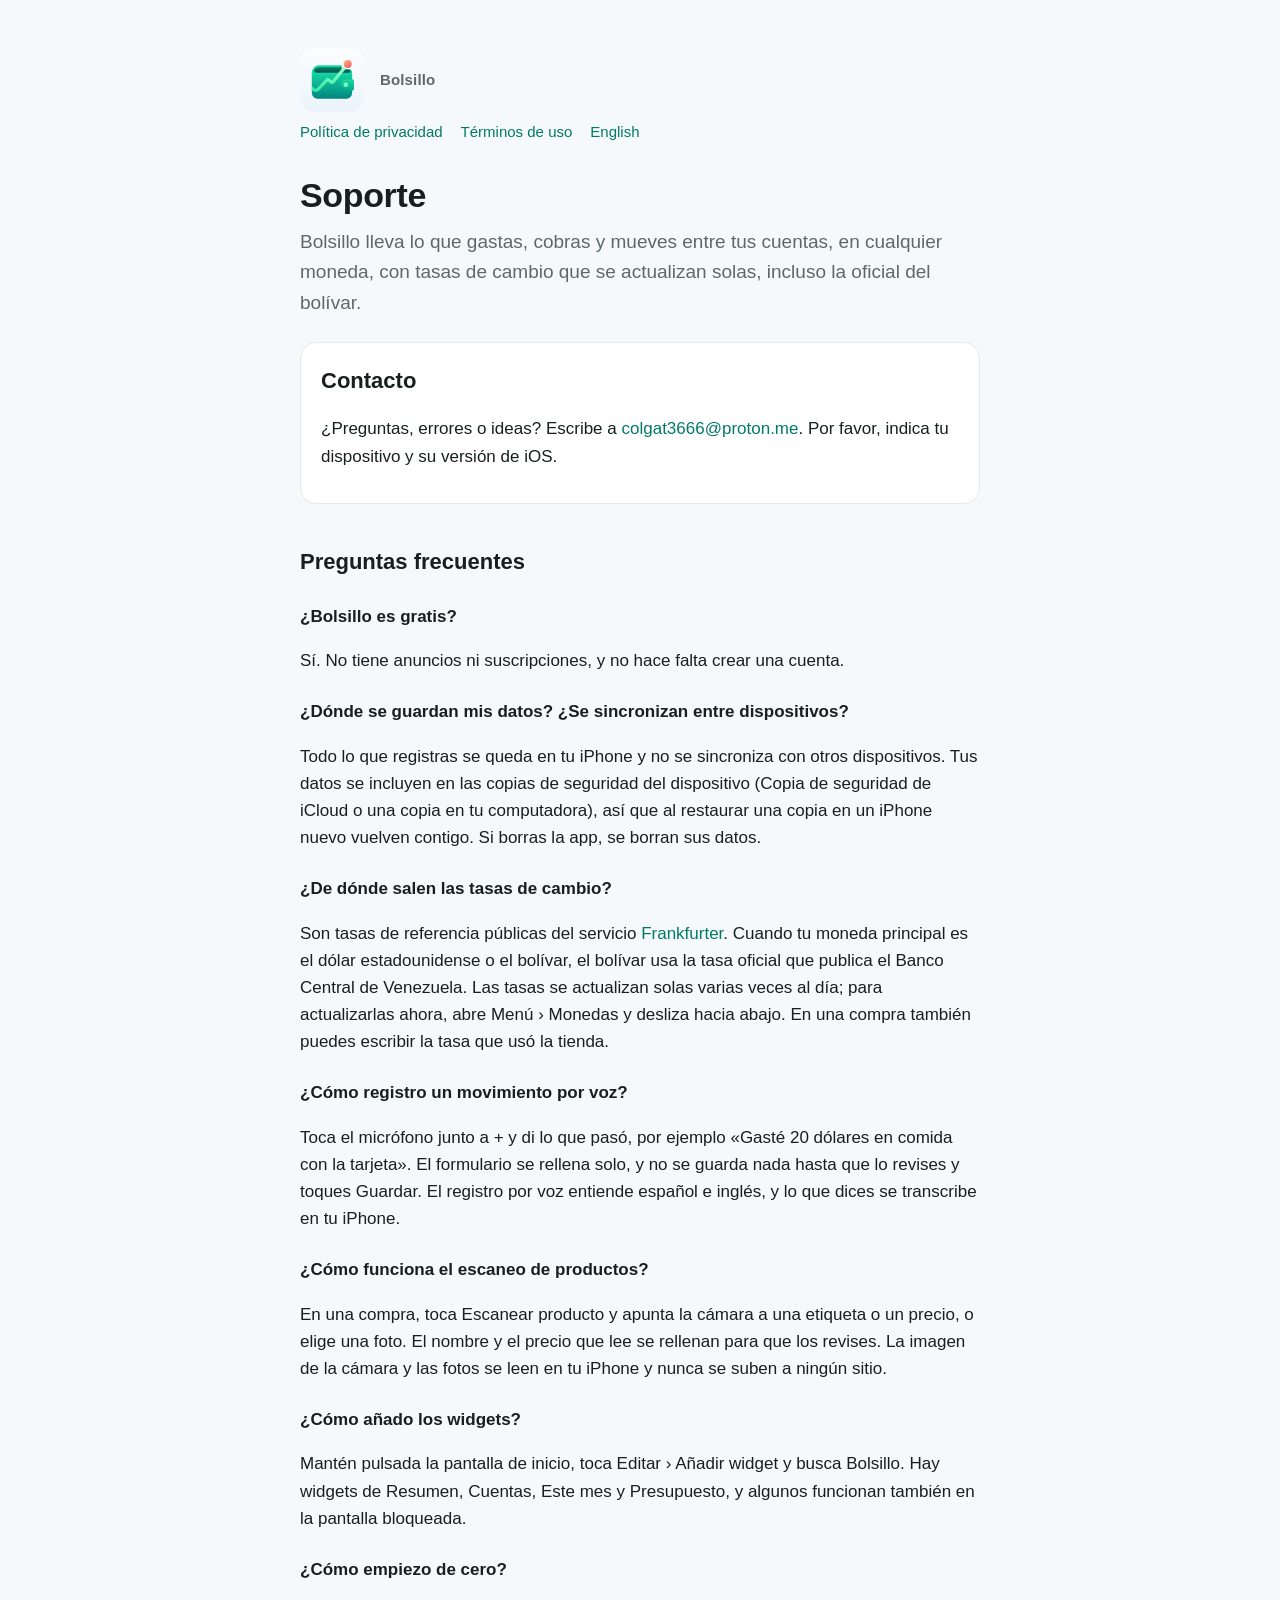
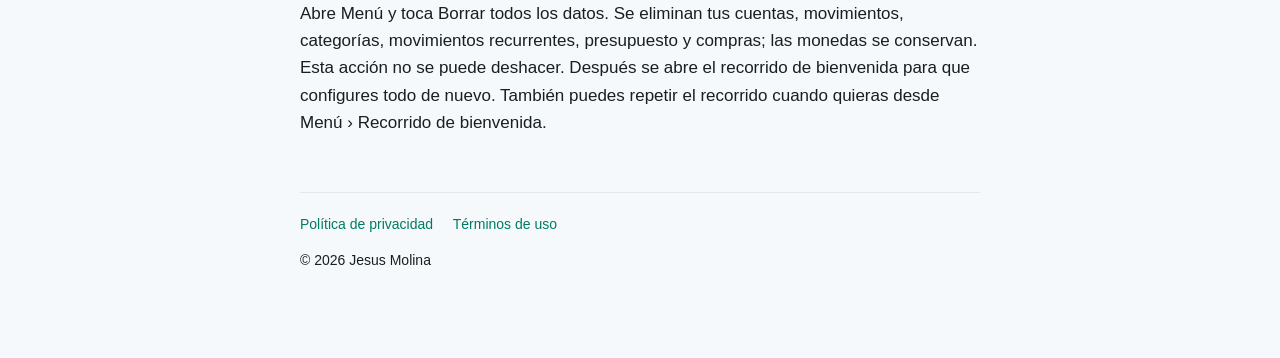
==== es/index.html @ 3f53b209 "Support page and privacy policy Co-Authored-By: Claude Opus 5.5 <noreply@anthropic.com>" ====
<!doctype html>
<html lang="es">
<head>
  <meta charset="utf-8">
  <meta name="viewport" content="width=device-width, initial-scale=1">
  <title>Soporte de Bolsillo</title>
  <meta name="description" content="Ayuda y contacto de Bolsillo, para llevar tus gastos en varias monedas en el iPhone.">
  <link rel="icon" href="../logo.svg" type="image/svg+xml">
  <link rel="alternate" hreflang="en" href="../">
  <link rel="stylesheet" href="../style.css">
</head>
<body>
<main>
  <header>
    <img src="../logo.svg" alt="">
    <span class="name">Bolsillo</span>
  </header>
  <nav>
    <a href="privacy.html">Política de privacidad</a>
    <a href="https://www.apple.com/legal/internet-services/itunes/dev/stdeula/">Términos de uso</a>
    <a href="../" hreflang="en" lang="en">English</a>
  </nav>

  <h1>Soporte</h1>
  <p class="lede">Bolsillo lleva lo que gastas, cobras y mueves entre tus cuentas, en cualquier moneda, con tasas de cambio que se actualizan solas, incluso la oficial del bolívar.</p>

  <div class="card">
    <h2>Contacto</h2>
    <p>¿Preguntas, errores o ideas? Escribe a <a href="mailto:colgat3666@proton.me">colgat3666@proton.me</a>. Por favor, indica tu dispositivo y su versión de iOS.</p>
  </div>

  <h2>Preguntas frecuentes</h2>

  <h3>¿Bolsillo es gratis?</h3>
  <p>Sí. No tiene anuncios ni suscripciones, y no hace falta crear una cuenta.</p>

  <h3>¿Dónde se guardan mis datos? ¿Se sincronizan entre dispositivos?</h3>
  <p>Todo lo que registras se queda en tu iPhone y no se sincroniza con otros dispositivos. Tus datos se incluyen en las copias de seguridad del dispositivo (Copia de seguridad de iCloud o una copia en tu computadora), así que al restaurar una copia en un iPhone nuevo vuelven contigo. Si borras la app, se borran sus datos.</p>

  <h3>¿De dónde salen las tasas de cambio?</h3>
  <p>Son tasas de referencia públicas del servicio <a href="https://frankfurter.dev">Frankfurter</a>. Cuando tu moneda principal es el dólar estadounidense o el bolívar, el bolívar usa la tasa oficial que publica el Banco Central de Venezuela. Las tasas se actualizan solas varias veces al día; para actualizarlas ahora, abre Menú › Monedas y desliza hacia abajo. En una compra también puedes escribir la tasa que usó la tienda.</p>

  <h3>¿Cómo registro un movimiento por voz?</h3>
  <p>Toca el micrófono junto a + y di lo que pasó, por ejemplo «Gasté 20 dólares en comida con la tarjeta». El formulario se rellena solo, y no se guarda nada hasta que lo revises y toques Guardar. El registro por voz entiende español e inglés, y lo que dices se transcribe en tu iPhone.</p>

  <h3>¿Cómo funciona el escaneo de productos?</h3>
  <p>En una compra, toca Escanear producto y apunta la cámara a una etiqueta o un precio, o elige una foto. El nombre y el precio que lee se rellenan para que los revises. La imagen de la cámara y las fotos se leen en tu iPhone y nunca se suben a ningún sitio.</p>

  <h3>¿Cómo añado los widgets?</h3>
  <p>Mantén pulsada la pantalla de inicio, toca Editar › Añadir widget y busca Bolsillo. Hay widgets de Resumen, Cuentas, Este mes y Presupuesto, y algunos funcionan también en la pantalla bloqueada.</p>

  <h3>¿Cómo empiezo de cero?</h3>
  <p>Abre Menú y toca Borrar todos los datos. Se eliminan tus cuentas, movimientos, categorías, movimientos recurrentes, presupuesto y compras; las monedas se conservan. Esta acción no se puede deshacer. Después se abre el recorrido de bienvenida para que configures todo de nuevo. También puedes repetir el recorrido cuando quieras desde Menú › Recorrido de bienvenida.</p>

  <footer>
    <a href="privacy.html">Política de privacidad</a>
    <a href="https://www.apple.com/legal/internet-services/itunes/dev/stdeula/">Términos de uso</a>
    <p>© 2026 Jesus Molina</p>
  </footer>
</main>
</body>
</html>
---- style.css ----
:root {
  --bg: #f6f9fb;
  --surface: #ffffff;
  --text: #17201f;
  --muted: #5d6968;
  --line: #e1eaec;
  --accent: #017a66;
  color-scheme: light dark;
}
@media (prefers-color-scheme: dark) {
  :root {
    --bg: #0e1416;
    --surface: #172022;
    --text: #edf3f2;
    --muted: #9aa8a7;
    --line: #263234;
    --accent: #3fe0ac;
  }
}
* { box-sizing: border-box; }
html { -webkit-text-size-adjust: 100%; }
body {
  margin: 0;
  background: var(--bg);
  color: var(--text);
  font: 17px/1.6 -apple-system, BlinkMacSystemFont, "SF Pro Text", "Helvetica Neue", Arial, sans-serif;
}
main { max-width: 720px; margin: 0 auto; padding: 48px 20px 72px; }
header { display: flex; align-items: center; gap: 16px; margin-bottom: 8px; }
header img { width: 64px; height: 64px; border-radius: 14px; }
header .name { font-size: 15px; font-weight: 600; color: var(--muted); letter-spacing: .01em; }
nav { display: flex; flex-wrap: wrap; gap: 6px 18px; font-size: 15px; margin: 4px 0 32px; }
h1 { font-size: 34px; line-height: 1.15; margin: 0; letter-spacing: -.01em; }
h2 { font-size: 22px; margin: 40px 0 8px; }
h3 { font-size: 17px; margin: 24px 0 4px; }
p, li { color: var(--text); }
.lede { font-size: 19px; color: var(--muted); margin: 12px 0 0; }
.updated { font-size: 14px; color: var(--muted); }
a { color: var(--accent); text-decoration: none; }
a:hover { text-decoration: underline; }
.card {
  background: var(--surface);
  border: 1px solid var(--line);
  border-radius: 16px;
  padding: 4px 20px 16px;
  margin-top: 24px;
}
ul { padding-left: 22px; }
footer { margin-top: 56px; padding-top: 20px; border-top: 1px solid var(--line); font-size: 14px; color: var(--muted); }
footer a { margin-right: 16px; }
.card > h2:first-child { margin-top: 16px; }
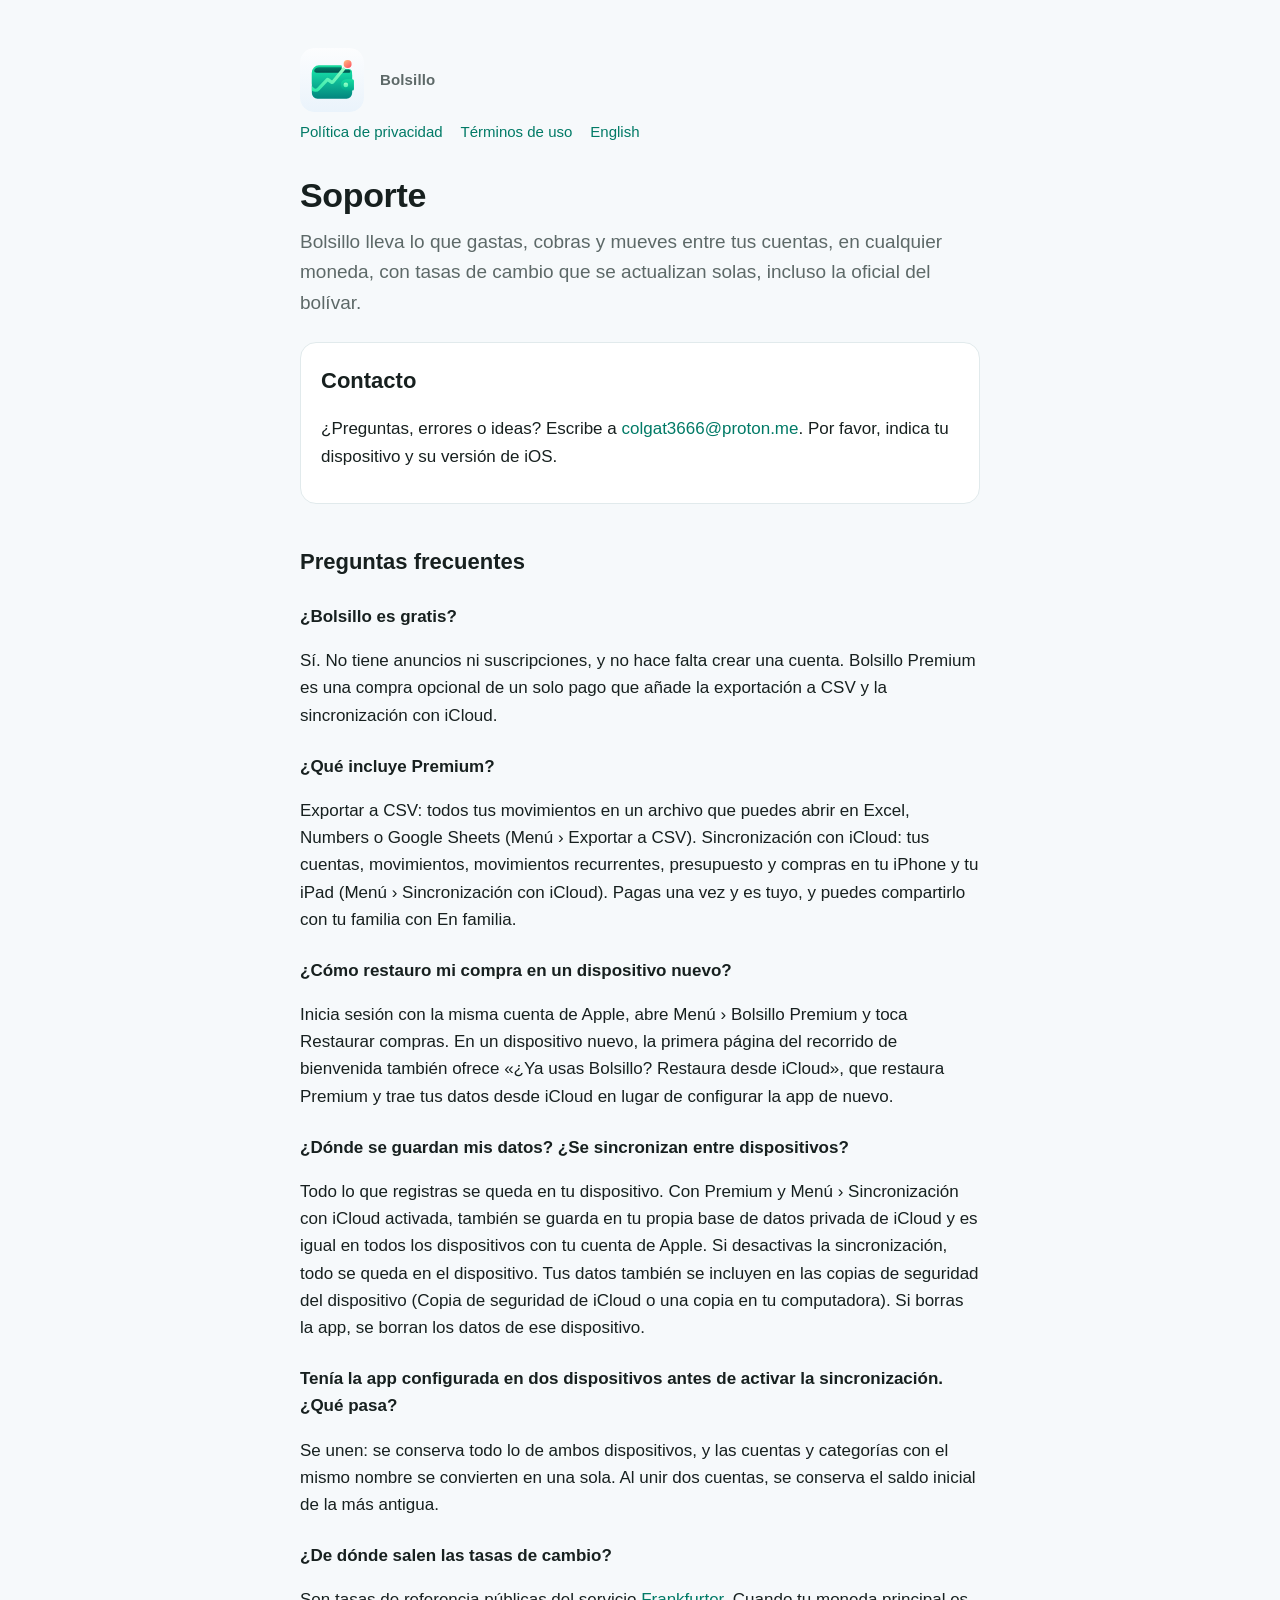
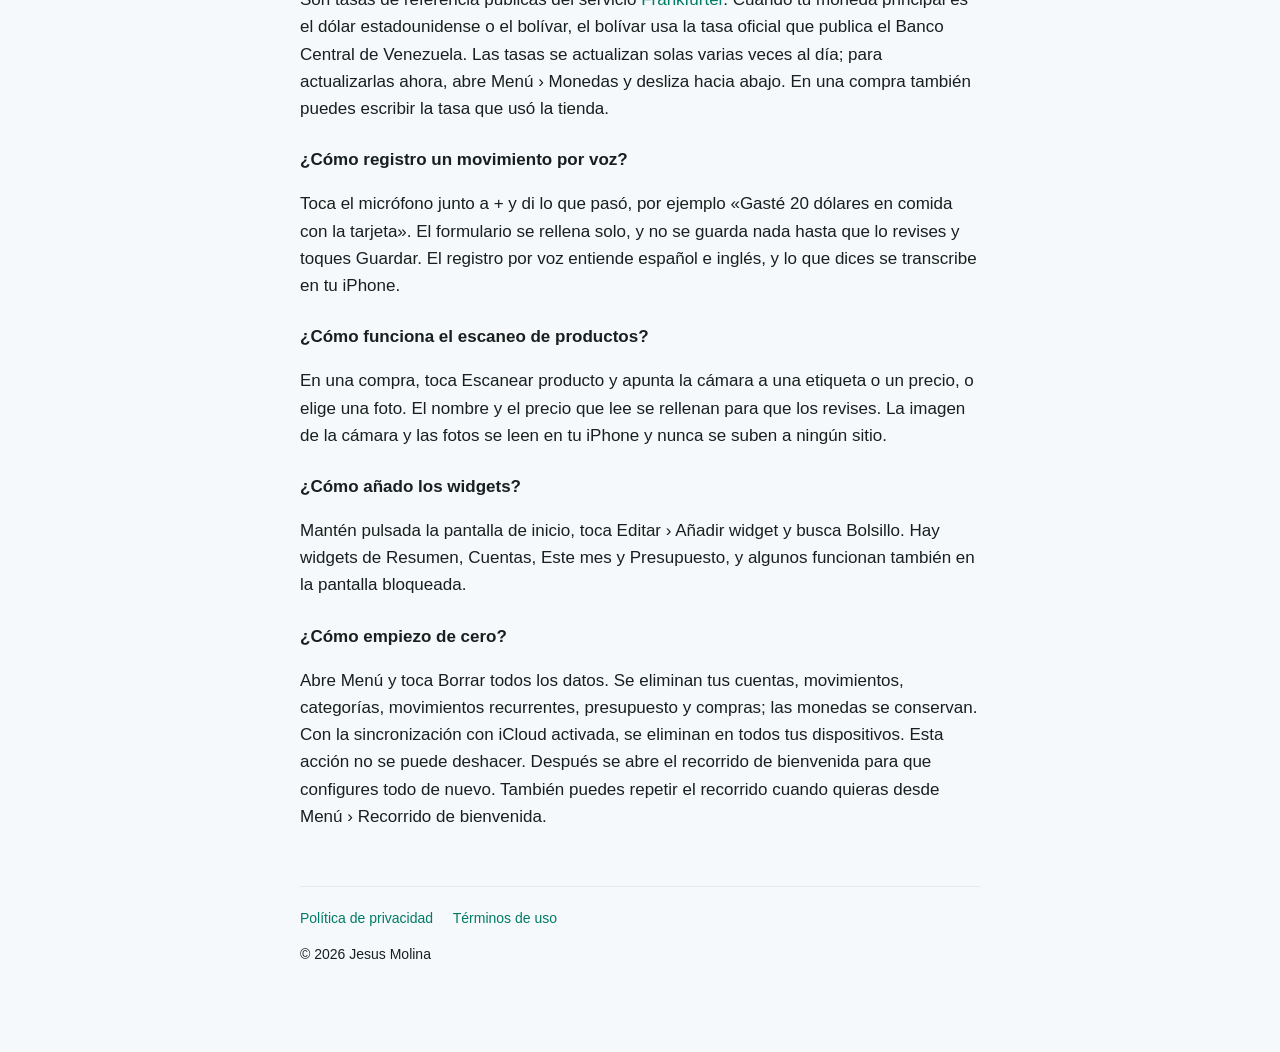
==== commit ef89ffb1: "Premium, iCloud sync and CSV export Co-Authored-By: Claude Opus 5.5 <noreply@anthropic.com>" ====
--- a/es/index.html
+++ b/es/index.html
@@ -4,7 +4,7 @@
   <meta charset="utf-8">
   <meta name="viewport" content="width=device-width, initial-scale=1">
   <title>Soporte de Bolsillo</title>
-  <meta name="description" content="Ayuda y contacto de Bolsillo, para llevar tus gastos en varias monedas en el iPhone.">
+  <meta name="description" content="Ayuda y contacto de Bolsillo, para llevar tus gastos en varias monedas en el iPhone y el iPad.">
   <link rel="icon" href="../logo.svg" type="image/svg+xml">
   <link rel="alternate" hreflang="en" href="../">
   <link rel="stylesheet" href="../style.css">
@@ -32,10 +32,19 @@
   <h2>Preguntas frecuentes</h2>
 
   <h3>¿Bolsillo es gratis?</h3>
-  <p>Sí. No tiene anuncios ni suscripciones, y no hace falta crear una cuenta.</p>
+  <p>Sí. No tiene anuncios ni suscripciones, y no hace falta crear una cuenta. Bolsillo Premium es una compra opcional de un solo pago que añade la exportación a CSV y la sincronización con iCloud.</p>
+
+  <h3>¿Qué incluye Premium?</h3>
+  <p>Exportar a CSV: todos tus movimientos en un archivo que puedes abrir en Excel, Numbers o Google Sheets (Menú › Exportar a CSV). Sincronización con iCloud: tus cuentas, movimientos, movimientos recurrentes, presupuesto y compras en tu iPhone y tu iPad (Menú › Sincronización con iCloud). Pagas una vez y es tuyo, y puedes compartirlo con tu familia con En familia.</p>
+
+  <h3>¿Cómo restauro mi compra en un dispositivo nuevo?</h3>
+  <p>Inicia sesión con la misma cuenta de Apple, abre Menú › Bolsillo Premium y toca Restaurar compras. En un dispositivo nuevo, la primera página del recorrido de bienvenida también ofrece «¿Ya usas Bolsillo? Restaura desde iCloud», que restaura Premium y trae tus datos desde iCloud en lugar de configurar la app de nuevo.</p>
 
   <h3>¿Dónde se guardan mis datos? ¿Se sincronizan entre dispositivos?</h3>
-  <p>Todo lo que registras se queda en tu iPhone y no se sincroniza con otros dispositivos. Tus datos se incluyen en las copias de seguridad del dispositivo (Copia de seguridad de iCloud o una copia en tu computadora), así que al restaurar una copia en un iPhone nuevo vuelven contigo. Si borras la app, se borran sus datos.</p>
+  <p>Todo lo que registras se queda en tu dispositivo. Con Premium y Menú › Sincronización con iCloud activada, también se guarda en tu propia base de datos privada de iCloud y es igual en todos los dispositivos con tu cuenta de Apple. Si desactivas la sincronización, todo se queda en el dispositivo. Tus datos también se incluyen en las copias de seguridad del dispositivo (Copia de seguridad de iCloud o una copia en tu computadora). Si borras la app, se borran los datos de ese dispositivo.</p>
+
+  <h3>Tenía la app configurada en dos dispositivos antes de activar la sincronización. ¿Qué pasa?</h3>
+  <p>Se unen: se conserva todo lo de ambos dispositivos, y las cuentas y categorías con el mismo nombre se convierten en una sola. Al unir dos cuentas, se conserva el saldo inicial de la más antigua.</p>
 
   <h3>¿De dónde salen las tasas de cambio?</h3>
   <p>Son tasas de referencia públicas del servicio <a href="https://frankfurter.dev">Frankfurter</a>. Cuando tu moneda principal es el dólar estadounidense o el bolívar, el bolívar usa la tasa oficial que publica el Banco Central de Venezuela. Las tasas se actualizan solas varias veces al día; para actualizarlas ahora, abre Menú › Monedas y desliza hacia abajo. En una compra también puedes escribir la tasa que usó la tienda.</p>
@@ -50,7 +59,7 @@
   <p>Mantén pulsada la pantalla de inicio, toca Editar › Añadir widget y busca Bolsillo. Hay widgets de Resumen, Cuentas, Este mes y Presupuesto, y algunos funcionan también en la pantalla bloqueada.</p>
 
   <h3>¿Cómo empiezo de cero?</h3>
-  <p>Abre Menú y toca Borrar todos los datos. Se eliminan tus cuentas, movimientos, categorías, movimientos recurrentes, presupuesto y compras; las monedas se conservan. Esta acción no se puede deshacer. Después se abre el recorrido de bienvenida para que configures todo de nuevo. También puedes repetir el recorrido cuando quieras desde Menú › Recorrido de bienvenida.</p>
+  <p>Abre Menú y toca Borrar todos los datos. Se eliminan tus cuentas, movimientos, categorías, movimientos recurrentes, presupuesto y compras; las monedas se conservan. Con la sincronización con iCloud activada, se eliminan en todos tus dispositivos. Esta acción no se puede deshacer. Después se abre el recorrido de bienvenida para que configures todo de nuevo. También puedes repetir el recorrido cuando quieras desde Menú › Recorrido de bienvenida.</p>
 
   <footer>
     <a href="privacy.html">Política de privacidad</a>
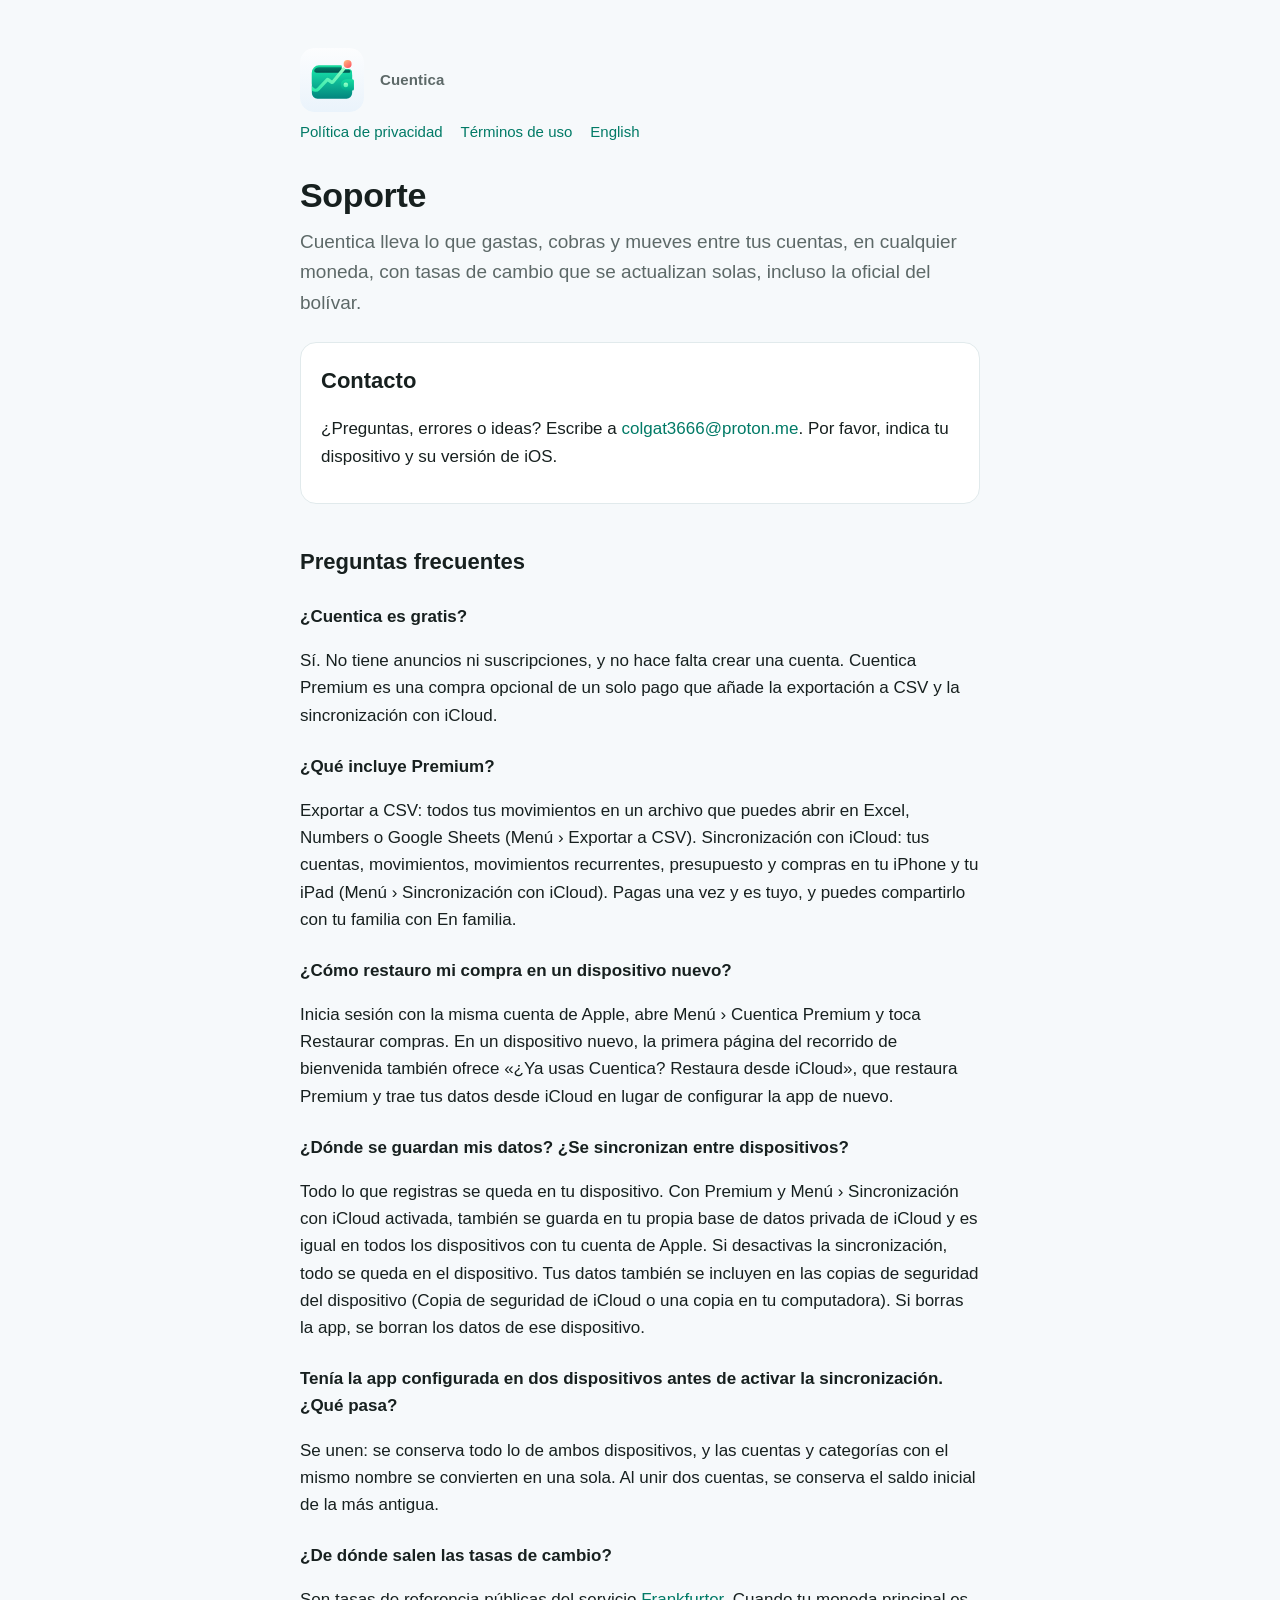
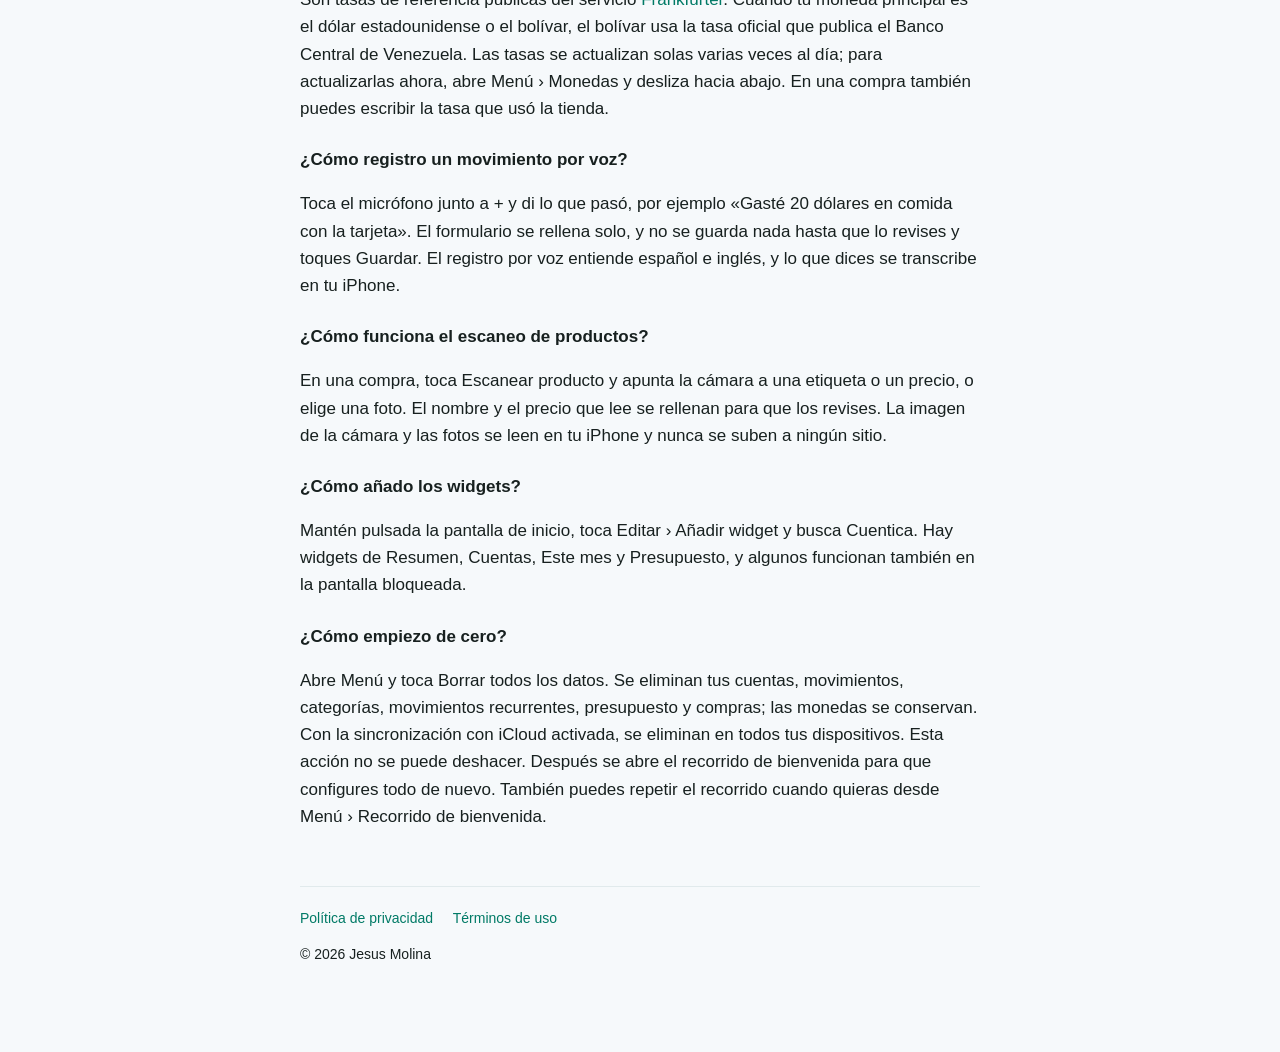
==== commit 76602fa0: "Rename to Cuentica Co-Authored-By: Claude Opus 5.5 <noreply@anthropic.com>" ====
--- a/es/index.html
+++ b/es/index.html
@@ -3,8 +3,8 @@
 <head>
   <meta charset="utf-8">
   <meta name="viewport" content="width=device-width, initial-scale=1">
-  <title>Soporte de Bolsillo</title>
-  <meta name="description" content="Ayuda y contacto de Bolsillo, para llevar tus gastos en varias monedas en el iPhone y el iPad.">
+  <title>Soporte de Cuentica</title>
+  <meta name="description" content="Ayuda y contacto de Cuentica, para llevar tus gastos en varias monedas en el iPhone y el iPad.">
   <link rel="icon" href="../logo.svg" type="image/svg+xml">
   <link rel="alternate" hreflang="en" href="../">
   <link rel="stylesheet" href="../style.css">
@@ -13,7 +13,7 @@
 <main>
   <header>
     <img src="../logo.svg" alt="">
-    <span class="name">Bolsillo</span>
+    <span class="name">Cuentica</span>
   </header>
   <nav>
     <a href="privacy.html">Política de privacidad</a>
@@ -22,7 +22,7 @@
   </nav>
 
   <h1>Soporte</h1>
-  <p class="lede">Bolsillo lleva lo que gastas, cobras y mueves entre tus cuentas, en cualquier moneda, con tasas de cambio que se actualizan solas, incluso la oficial del bolívar.</p>
+  <p class="lede">Cuentica lleva lo que gastas, cobras y mueves entre tus cuentas, en cualquier moneda, con tasas de cambio que se actualizan solas, incluso la oficial del bolívar.</p>
 
   <div class="card">
     <h2>Contacto</h2>
@@ -31,14 +31,14 @@
 
   <h2>Preguntas frecuentes</h2>
 
-  <h3>¿Bolsillo es gratis?</h3>
-  <p>Sí. No tiene anuncios ni suscripciones, y no hace falta crear una cuenta. Bolsillo Premium es una compra opcional de un solo pago que añade la exportación a CSV y la sincronización con iCloud.</p>
+  <h3>¿Cuentica es gratis?</h3>
+  <p>Sí. No tiene anuncios ni suscripciones, y no hace falta crear una cuenta. Cuentica Premium es una compra opcional de un solo pago que añade la exportación a CSV y la sincronización con iCloud.</p>
 
   <h3>¿Qué incluye Premium?</h3>
   <p>Exportar a CSV: todos tus movimientos en un archivo que puedes abrir en Excel, Numbers o Google Sheets (Menú › Exportar a CSV). Sincronización con iCloud: tus cuentas, movimientos, movimientos recurrentes, presupuesto y compras en tu iPhone y tu iPad (Menú › Sincronización con iCloud). Pagas una vez y es tuyo, y puedes compartirlo con tu familia con En familia.</p>
 
   <h3>¿Cómo restauro mi compra en un dispositivo nuevo?</h3>
-  <p>Inicia sesión con la misma cuenta de Apple, abre Menú › Bolsillo Premium y toca Restaurar compras. En un dispositivo nuevo, la primera página del recorrido de bienvenida también ofrece «¿Ya usas Bolsillo? Restaura desde iCloud», que restaura Premium y trae tus datos desde iCloud en lugar de configurar la app de nuevo.</p>
+  <p>Inicia sesión con la misma cuenta de Apple, abre Menú › Cuentica Premium y toca Restaurar compras. En un dispositivo nuevo, la primera página del recorrido de bienvenida también ofrece «¿Ya usas Cuentica? Restaura desde iCloud», que restaura Premium y trae tus datos desde iCloud en lugar de configurar la app de nuevo.</p>
 
   <h3>¿Dónde se guardan mis datos? ¿Se sincronizan entre dispositivos?</h3>
   <p>Todo lo que registras se queda en tu dispositivo. Con Premium y Menú › Sincronización con iCloud activada, también se guarda en tu propia base de datos privada de iCloud y es igual en todos los dispositivos con tu cuenta de Apple. Si desactivas la sincronización, todo se queda en el dispositivo. Tus datos también se incluyen en las copias de seguridad del dispositivo (Copia de seguridad de iCloud o una copia en tu computadora). Si borras la app, se borran los datos de ese dispositivo.</p>
@@ -56,7 +56,7 @@
   <p>En una compra, toca Escanear producto y apunta la cámara a una etiqueta o un precio, o elige una foto. El nombre y el precio que lee se rellenan para que los revises. La imagen de la cámara y las fotos se leen en tu iPhone y nunca se suben a ningún sitio.</p>
 
   <h3>¿Cómo añado los widgets?</h3>
-  <p>Mantén pulsada la pantalla de inicio, toca Editar › Añadir widget y busca Bolsillo. Hay widgets de Resumen, Cuentas, Este mes y Presupuesto, y algunos funcionan también en la pantalla bloqueada.</p>
+  <p>Mantén pulsada la pantalla de inicio, toca Editar › Añadir widget y busca Cuentica. Hay widgets de Resumen, Cuentas, Este mes y Presupuesto, y algunos funcionan también en la pantalla bloqueada.</p>
 
   <h3>¿Cómo empiezo de cero?</h3>
   <p>Abre Menú y toca Borrar todos los datos. Se eliminan tus cuentas, movimientos, categorías, movimientos recurrentes, presupuesto y compras; las monedas se conservan. Con la sincronización con iCloud activada, se eliminan en todos tus dispositivos. Esta acción no se puede deshacer. Después se abre el recorrido de bienvenida para que configures todo de nuevo. También puedes repetir el recorrido cuando quieras desde Menú › Recorrido de bienvenida.</p>
